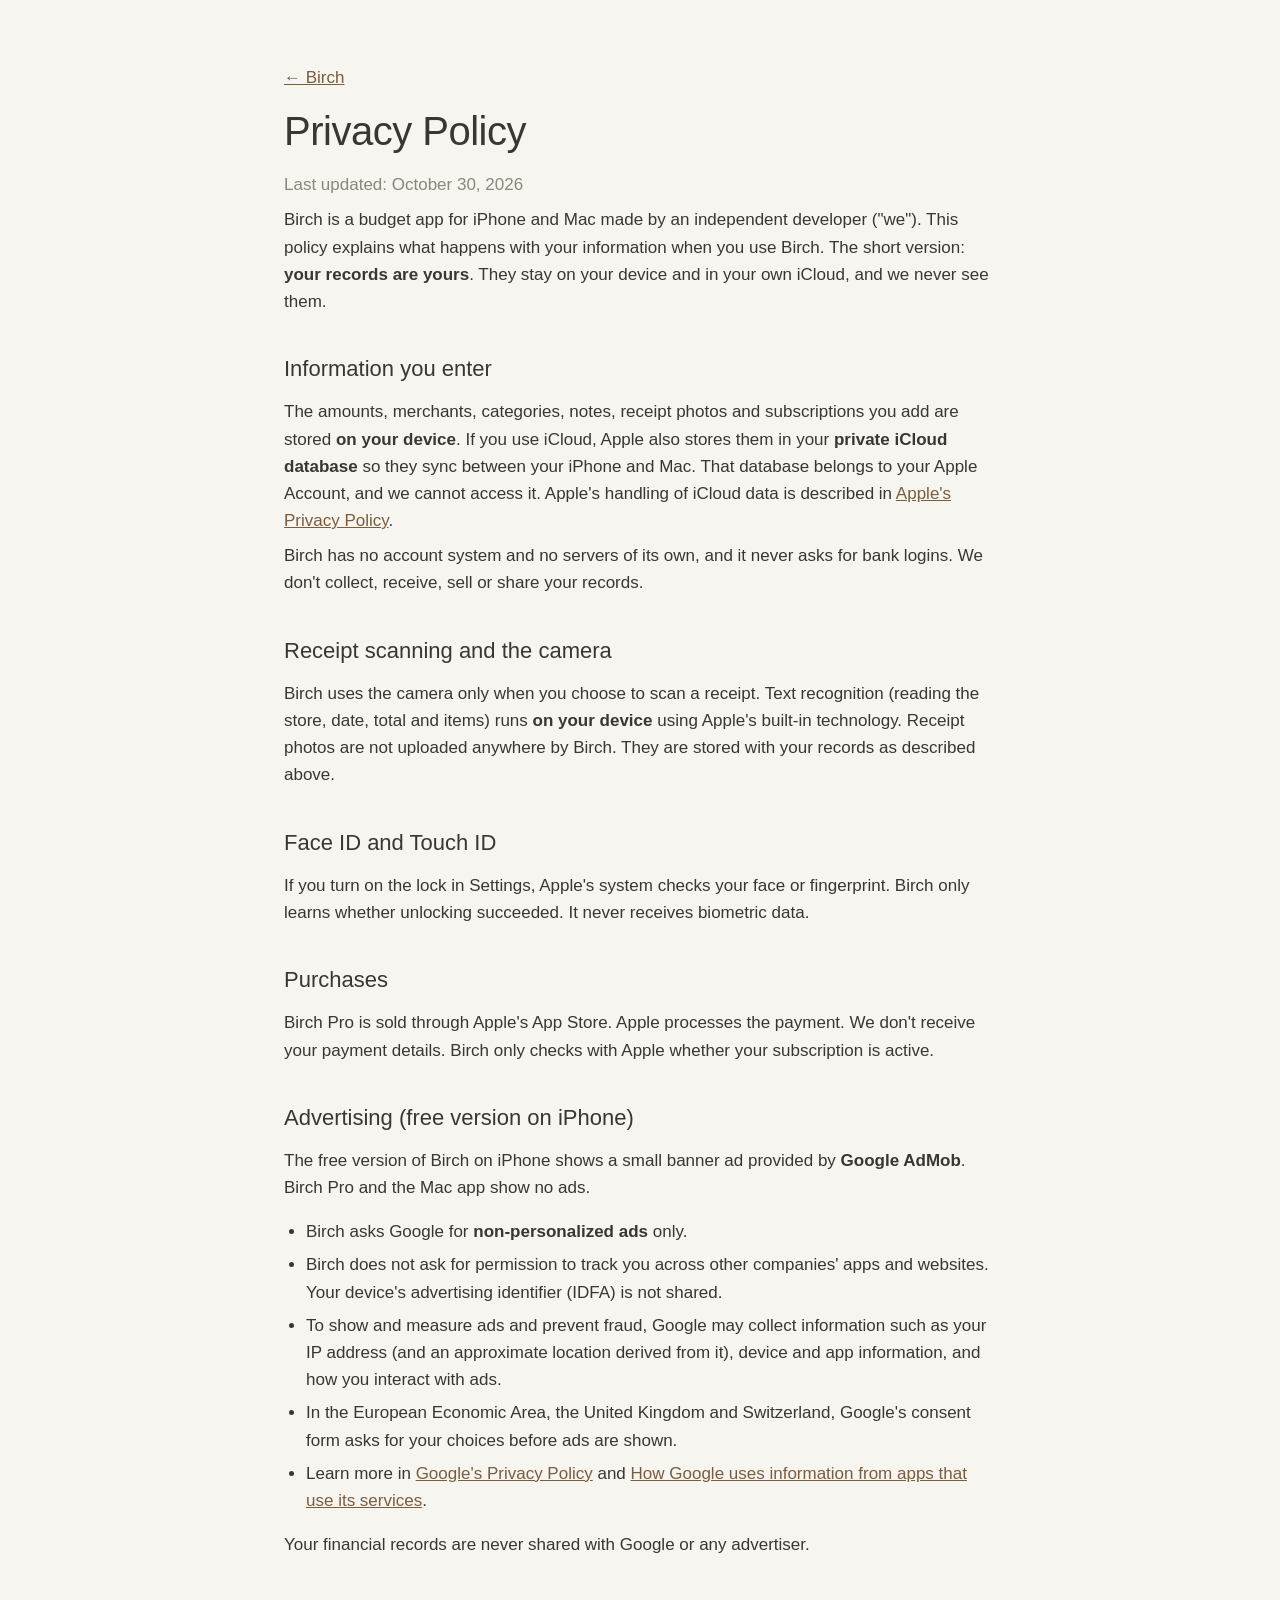
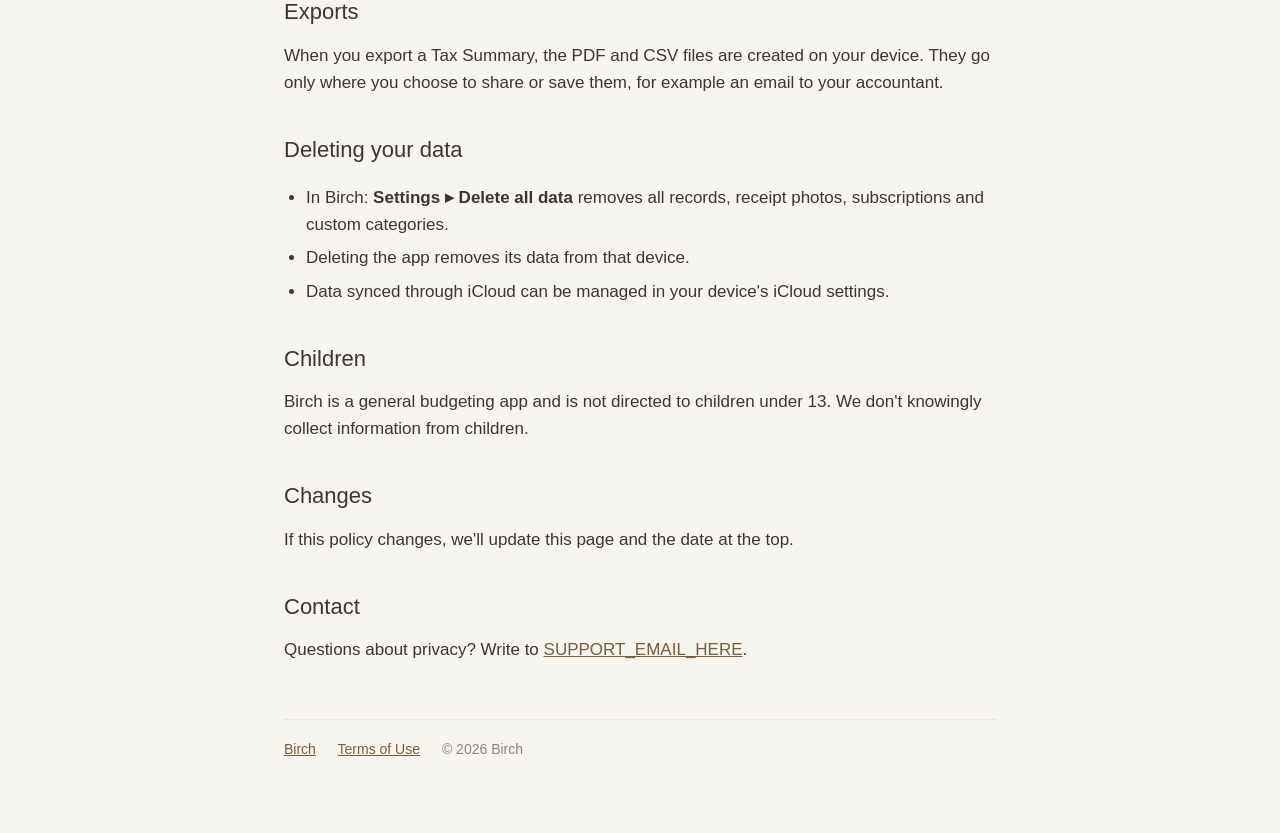
==== privacy.html @ 4fdeb4bd "Add files via upload" ====
<!DOCTYPE html>
<html lang="en">
<head>
  <meta charset="utf-8">
  <meta name="viewport" content="width=device-width, initial-scale=1">
  <title>Birch: Privacy Policy</title>
  <link rel="icon" href="favicon.png">
  <link rel="stylesheet" href="style.css">
</head>
<body>
<main class="policy">
  <p><a href="index.html">← Birch</a></p>
  <h1>Privacy Policy</h1>
  <p class="muted">Last updated: October 30, 2026</p>

  <p>Birch is a budget app for iPhone and Mac made by an independent developer ("we"). This policy explains what happens with your information when you use Birch. The short version: <b>your records are yours</b>. They stay on your device and in your own iCloud, and we never see them.</p>

  <h2>Information you enter</h2>
  <p>The amounts, merchants, categories, notes, receipt photos and subscriptions you add are stored <b>on your device</b>. If you use iCloud, Apple also stores them in your <b>private iCloud database</b> so they sync between your iPhone and Mac. That database belongs to your Apple Account, and we cannot access it. Apple's handling of iCloud data is described in <a href="https://www.apple.com/legal/privacy/">Apple's Privacy Policy</a>.</p>
  <p>Birch has no account system and no servers of its own, and it never asks for bank logins. We don't collect, receive, sell or share your records.</p>

  <h2>Receipt scanning and the camera</h2>
  <p>Birch uses the camera only when you choose to scan a receipt. Text recognition (reading the store, date, total and items) runs <b>on your device</b> using Apple's built-in technology. Receipt photos are not uploaded anywhere by Birch. They are stored with your records as described above.</p>

  <h2>Face ID and Touch ID</h2>
  <p>If you turn on the lock in Settings, Apple's system checks your face or fingerprint. Birch only learns whether unlocking succeeded. It never receives biometric data.</p>

  <h2>Purchases</h2>
  <p>Birch Pro is sold through Apple's App Store. Apple processes the payment. We don't receive your payment details. Birch only checks with Apple whether your subscription is active.</p>

  <h2>Advertising (free version on iPhone)</h2>
  <p>The free version of Birch on iPhone shows a small banner ad provided by <b>Google AdMob</b>. Birch Pro and the Mac app show no ads.</p>
  <ul>
    <li>Birch asks Google for <b>non-personalized ads</b> only.</li>
    <li>Birch does not ask for permission to track you across other companies' apps and websites. Your device's advertising identifier (IDFA) is not shared.</li>
    <li>To show and measure ads and prevent fraud, Google may collect information such as your IP address (and an approximate location derived from it), device and app information, and how you interact with ads.</li>
    <li>In the European Economic Area, the United Kingdom and Switzerland, Google's consent form asks for your choices before ads are shown.</li>
    <li>Learn more in <a href="https://policies.google.com/privacy">Google's Privacy Policy</a> and <a href="https://policies.google.com/technologies/partner-sites">How Google uses information from apps that use its services</a>.</li>
  </ul>
  <p>Your financial records are never shared with Google or any advertiser.</p>

  <h2>Exports</h2>
  <p>When you export a Tax Summary, the PDF and CSV files are created on your device. They go only where you choose to share or save them, for example an email to your accountant.</p>

  <h2>Deleting your data</h2>
  <ul>
    <li>In Birch: <b>Settings ▸ Delete all data</b> removes all records, receipt photos, subscriptions and custom categories.</li>
    <li>Deleting the app removes its data from that device.</li>
    <li>Data synced through iCloud can be managed in your device's iCloud settings.</li>
  </ul>

  <h2>Children</h2>
  <p>Birch is a general budgeting app and is not directed to children under 13. We don't knowingly collect information from children.</p>

  <h2>Changes</h2>
  <p>If this policy changes, we'll update this page and the date at the top.</p>

  <h2>Contact</h2>
  <p>Questions about privacy? Write to <a href="mailto:SUPPORT_EMAIL_HERE">SUPPORT_EMAIL_HERE</a>.</p>

  <footer>
    <a href="index.html">Birch</a>
    <a href="https://www.apple.com/legal/internet-services/itunes/dev/stdeula/">Terms of Use</a>
    <span>© 2026 Birch</span>
  </footer>
</main>
</body>
</html>
---- style.css ----
/* Birch website: same calm palette as the app (warm off-white, charcoal, natural wood). */
:root {
  --bg: #F7F5F0; --card: #FFFFFF; --ink: #3A3632; --gray: #8C857B;
  --oak: #B89B72; --walnut: #7A5C3E; --light: #F0E6D6; --line: #ECE7DE;
}
@media (prefers-color-scheme: dark) {
  :root { --bg: #1C1814; --card: #27211C; --ink: #EDE3D3; --gray: #A69B8C; --walnut: #D9C3A0; --light: #3E3328; --line: #3A322A; }
}
* { box-sizing: border-box; }
body { margin: 0; background: var(--bg); color: var(--ink);
  font: 17px/1.6 -apple-system, BlinkMacSystemFont, "SF Pro Text", "Helvetica Neue", Arial, sans-serif; }
main { max-width: 760px; margin: 0 auto; padding: 56px 24px 72px; }
a { color: var(--walnut); }
h1 { font-weight: 300; font-size: 40px; margin: 0; letter-spacing: -0.5px; }
h2 { font-weight: 300; font-size: 26px; margin: 48px 0 12px; }
h3 { font-weight: 500; font-size: 17px; margin: 22px 0 4px; }
p { margin: 8px 0; }
.muted { color: var(--gray); }
.hero { display: flex; gap: 22px; align-items: center; }
.hero img { width: 104px; height: 104px; border-radius: 23%; box-shadow: 0 6px 18px rgba(58, 54, 50, .15); }
.card { background: var(--card); border-radius: 16px; box-shadow: 0 4px 12px rgba(0, 0, 0, .05); padding: 22px 26px; margin: 14px 0; }
.features { list-style: none; padding: 0; margin: 0; display: grid; gap: 12px; }
.features li { display: flex; gap: 12px; }
.features li::before { content: ""; flex: none; width: 10px; height: 10px; margin-top: 9px; border-radius: 50%; background: var(--oak); }
.badge { display: inline-block; background: var(--light); color: var(--walnut); border-radius: 999px; padding: 6px 16px; font-size: 15px; margin-top: 14px; }
.button { display: inline-block; background: var(--walnut); color: var(--bg); text-decoration: none; border-radius: 12px; padding: 12px 22px; margin-top: 6px; }
footer { margin-top: 56px; padding-top: 18px; border-top: 1px solid var(--line); font-size: 14px; color: var(--gray); }
footer a { margin-right: 18px; }
.policy h2 { font-size: 22px; margin-top: 36px; }
.policy ul { padding-left: 22px; }
.policy li { margin: 6px 0; }
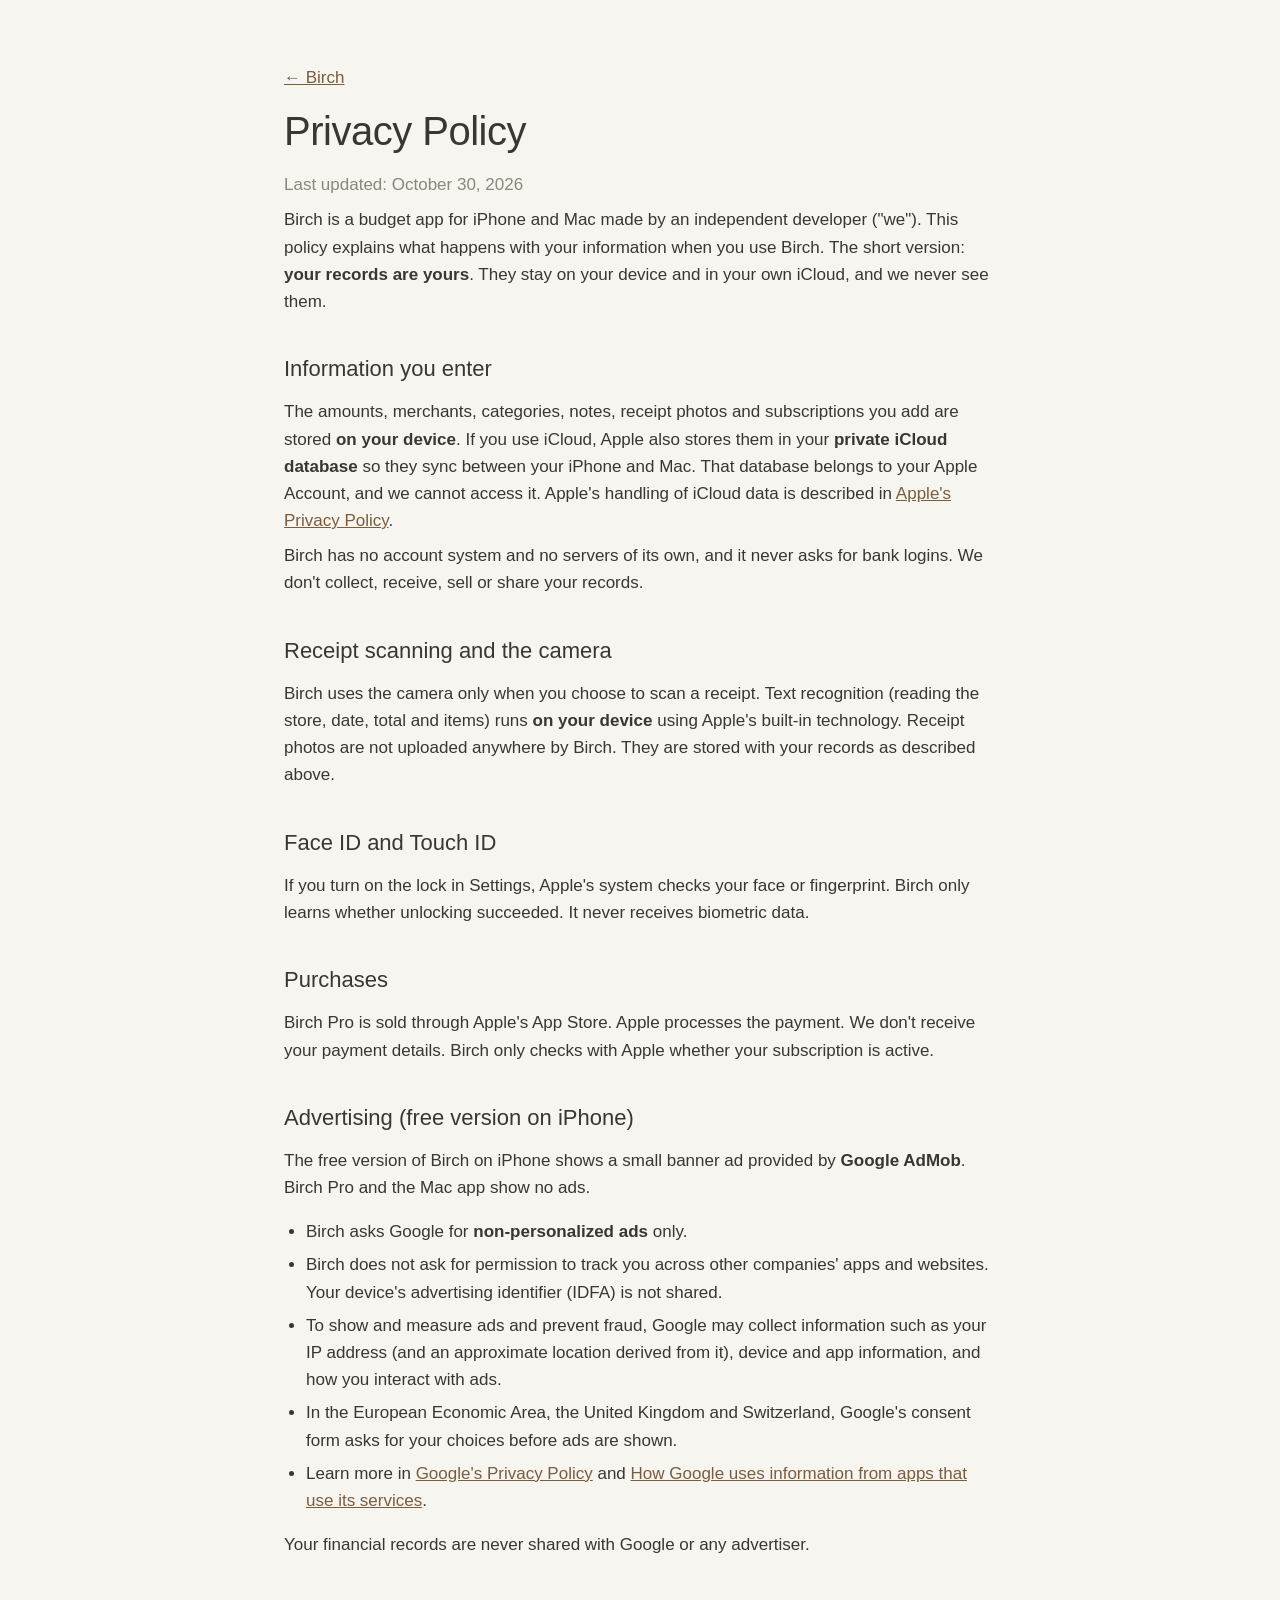
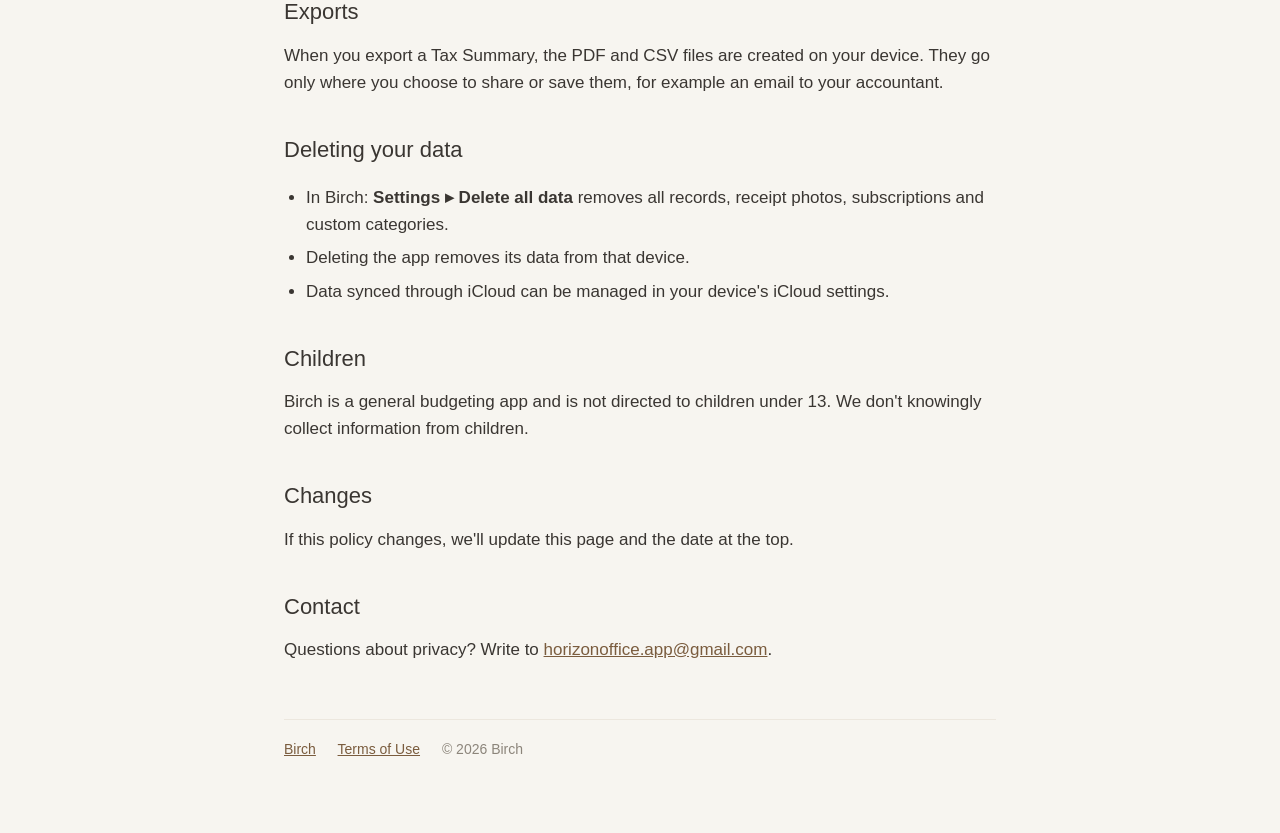
==== commit 0d1f244c: "Add files via upload" ====
--- a/privacy.html
+++ b/privacy.html
@@ -56,7 +56,7 @@
   <p>If this policy changes, we'll update this page and the date at the top.</p>
 
   <h2>Contact</h2>
-  <p>Questions about privacy? Write to <a href="mailto:SUPPORT_EMAIL_HERE">SUPPORT_EMAIL_HERE</a>.</p>
+  <p>Questions about privacy? Write to <a href="mailto:horizonoffice.app@gmail.com">horizonoffice.app@gmail.com</a>.</p>
 
   <footer>
     <a href="index.html">Birch</a>
